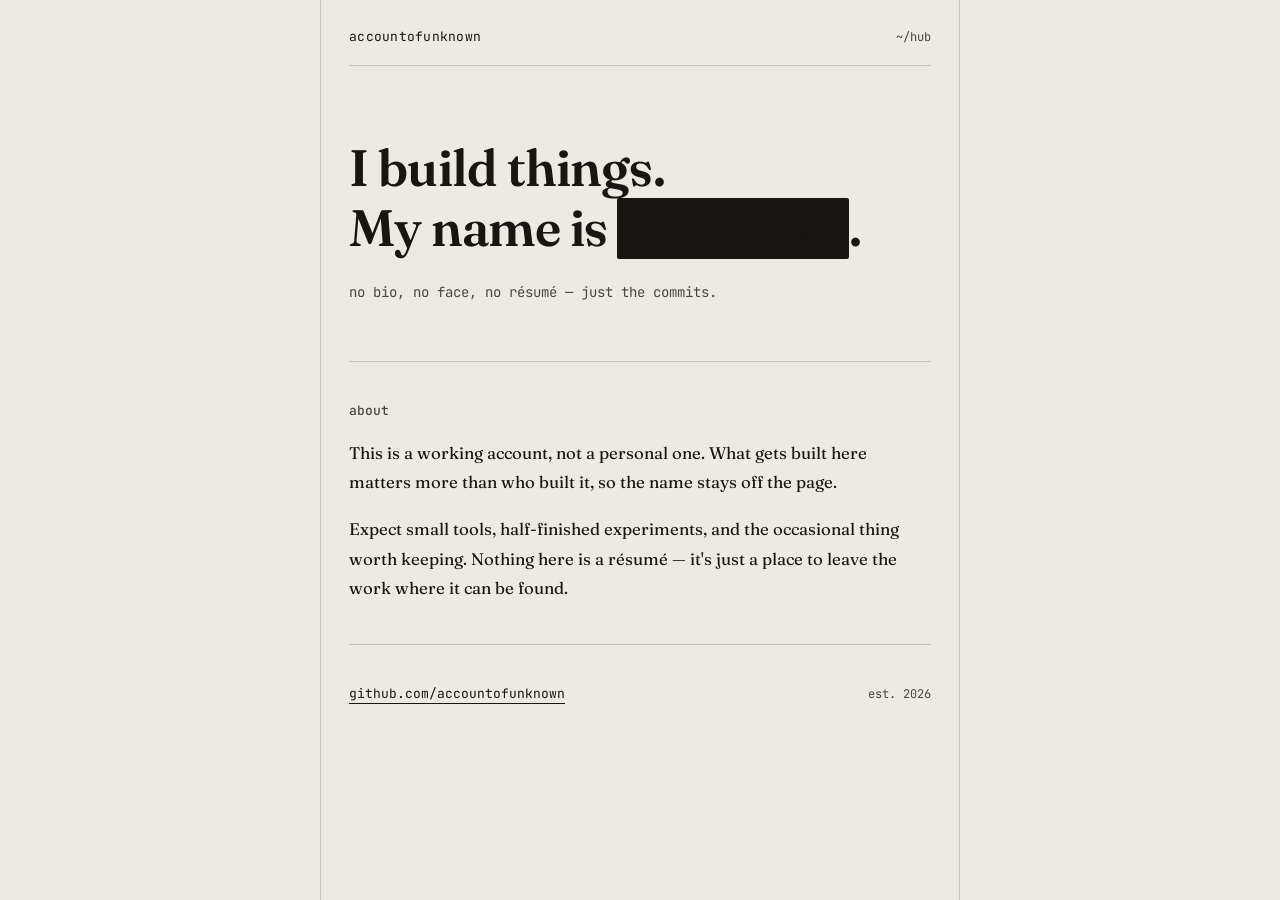
==== index.html @ f7121d2a "Create index.html Index.html Created" ====
<!DOCTYPE html>
<html lang="en">
<head>
<meta charset="UTF-8">
<meta name="viewport" content="width=device-width, initial-scale=1.0">
<title>accountofunknown</title>
<meta name="description" content="A pseudonymous project hub.">
<link rel="preconnect" href="https://fonts.googleapis.com">
<link rel="preconnect" href="https://fonts.gstatic.com" crossorigin>
<link href="https://fonts.googleapis.com/css2?family=Fraunces:opsz,wght@9..144,400;9..144,500;9..144,600&family=JetBrains+Mono:wght@400;500&display=swap" rel="stylesheet">
<style>
  :root{
    --paper: #edeae2;
    --ink: #17160f;
    --ink-soft: #4a483e;
    --rule: #c9c4b6;
    --accent: #2c3a3f;
    --redact: #17160f;
  }

  *{ box-sizing: border-box; }

  html{ scroll-behavior: smooth; }

  body{
    margin: 0;
    background: var(--paper);
    color: var(--ink);
    font-family: 'Fraunces', Georgia, serif;
    -webkit-font-smoothing: antialiased;
  }

  @media (prefers-reduced-motion: reduce){
    *{ animation: none !important; transition: none !important; }
  }

  .frame{
    max-width: 640px;
    margin: 0 auto;
    padding: 0 28px;
    border-left: 1px solid var(--rule);
    border-right: 1px solid var(--rule);
    min-height: 100vh;
  }

  header{
    display: flex;
    justify-content: space-between;
    align-items: baseline;
    padding: 28px 0 20px;
    border-bottom: 1px solid var(--rule);
  }

  .mark{
    font-family: 'JetBrains Mono', monospace;
    font-size: 13px;
    letter-spacing: 0.02em;
    color: var(--ink);
  }

  .path{
    font-family: 'JetBrains Mono', monospace;
    font-size: 12px;
    color: var(--ink-soft);
  }

  main{ padding: 72px 0 40px; }

  .hero h1{
    font-size: clamp(2.1rem, 6vw, 3.2rem);
    font-weight: 600;
    line-height: 1.18;
    letter-spacing: -0.01em;
    margin: 0 0 22px;
  }

  .redact{
    display: inline-block;
    background: var(--redact);
    color: var(--redact);
    border-radius: 2px;
    padding: 0 6px;
    transform: scaleX(0);
    transform-origin: left;
    animation: stamp 0.5s cubic-bezier(.6,0,.2,1) 0.35s forwards;
    user-select: none;
  }

  @keyframes stamp{ to{ transform: scaleX(1); } }

  .tagline{
    font-family: 'JetBrains Mono', monospace;
    font-size: 14px;
    color: var(--ink-soft);
    line-height: 1.7;
    max-width: 46ch;
    margin: 0;
  }

  .rule{
    border: none;
    border-top: 1px solid var(--rule);
    margin: 56px 0 40px;
  }

  section h2{
    font-size: 13px;
    font-family: 'JetBrains Mono', monospace;
    font-weight: 500;
    color: var(--ink-soft);
    margin: 0 0 20px;
  }

  section p{
    font-size: 1.05rem;
    line-height: 1.75;
    max-width: 62ch;
    color: var(--ink);
    margin: 0 0 18px;
  }

  section p:last-child{ margin-bottom: 0; }

  footer{
    padding: 40px 0 36px;
    border-top: 1px solid var(--rule);
    display: flex;
    justify-content: space-between;
    align-items: center;
    flex-wrap: wrap;
    gap: 12px;
  }

  footer a{
    color: var(--ink);
    text-decoration: none;
    font-family: 'JetBrains Mono', monospace;
    font-size: 13px;
    border-bottom: 1px solid var(--ink);
    padding-bottom: 1px;
    transition: opacity 0.15s ease;
  }

  footer a:hover{ opacity: 0.6; }

  footer a:focus-visible,
  a:focus-visible{
    outline: 2px solid var(--accent);
    outline-offset: 3px;
  }

  .stamp-note{
    font-family: 'JetBrains Mono', monospace;
    font-size: 12px;
    color: var(--ink-soft);
  }

  @media (max-width: 480px){
    .frame{ border-left: none; border-right: none; padding: 0 20px; }
    main{ padding-top: 52px; }
  }
</style>
</head>
<body>

<div class="frame">

  <header>
    <span class="mark">accountofunknown</span>
    <span class="path">~/hub</span>
  </header>

  <main>
    <div class="hero">
      <h1>I build things.<br>My name is <span class="redact" aria-label="withheld">unknown</span>.</h1>
      <p class="tagline">no bio, no face, no résumé — just the commits.</p>
    </div>

    <hr class="rule">

    <section>
      <h2>about</h2>
      <p>This is a working account, not a personal one. What gets built here matters more than who built it, so the name stays off the page.</p>
      <p>Expect small tools, half-finished experiments, and the occasional thing worth keeping. Nothing here is a résumé — it's just a place to leave the work where it can be found.</p>
    </section>
  </main>

  <footer>
    <a href="https://github.com/accountofunknown">github.com/accountofunknown</a>
    <span class="stamp-note">est. 2026</span>
  </footer>

</div>

</body>
</html>
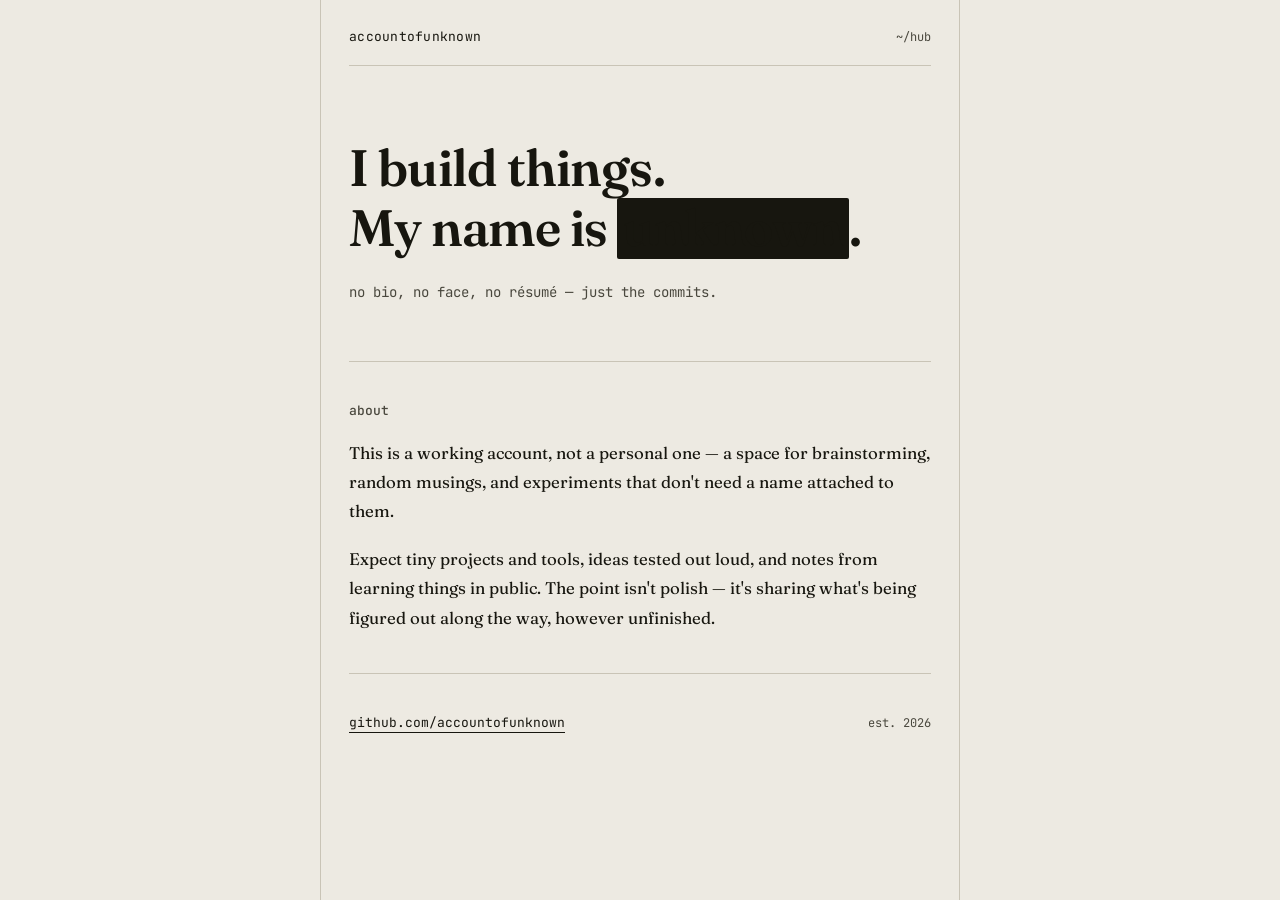
==== commit 9df7f5ea: "Enhance text reveal with glitch animation Added glitch animation and updated text reveal functionali" ====
--- a/index.html
+++ b/index.html
@@ -88,6 +88,24 @@
 
   @keyframes stamp{ to{ transform: scaleX(1); } }
 
+  .redact.reveal{
+    background: transparent;
+    color: var(--ink);
+  }
+
+  .redact.glitch-active{
+    animation: glitchShake 0.15s steps(2, end);
+    text-shadow: -2px 0 var(--accent), 2px 0 rgba(23,22,15,0.45);
+  }
+
+  @keyframes glitchShake{
+    0%   { transform: translate(0,0) skewX(0deg); clip-path: inset(0 0 0 0); }
+    25%  { transform: translate(-3px,1px) skewX(-4deg); clip-path: inset(15% 0 35% 0); }
+    50%  { transform: translate(2px,-1px) skewX(3deg); clip-path: inset(40% 0 5% 0); }
+    75%  { transform: translate(-2px,0) skewX(-2deg); clip-path: inset(5% 0 20% 0); }
+    100% { transform: translate(0,0) skewX(0deg); clip-path: inset(0 0 0 0); }
+  }
+
   .tagline{
     font-family: 'JetBrains Mono', monospace;
     font-size: 14px;
@@ -172,7 +190,7 @@
 
   <main>
     <div class="hero">
-      <h1>I build things.<br>My name is <span class="redact" aria-label="withheld">unknown</span>.</h1>
+      <h1>I build things.<br>My name is <span class="redact" id="redactSpan" aria-label="withheld">unknown</span>.</h1>
       <p class="tagline">no bio, no face, no résumé — just the commits.</p>
     </div>
 
@@ -180,8 +198,8 @@
 
     <section>
       <h2>about</h2>
-      <p>This is a working account, not a personal one. What gets built here matters more than who built it, so the name stays off the page.</p>
-      <p>Expect small tools, half-finished experiments, and the occasional thing worth keeping. Nothing here is a résumé — it's just a place to leave the work where it can be found.</p>
+      <p>This is a working account, not a personal one — a space for brainstorming, random musings, and experiments that don't need a name attached to them.</p>
+      <p>Expect tiny projects and tools, ideas tested out loud, and notes from learning things in public. The point isn't polish — it's sharing what's being figured out along the way, however unfinished.</p>
     </section>
   </main>
 
@@ -192,5 +210,43 @@
 
 </div>
 
+<script>
+(function(){
+  var el = document.getElementById('redactSpan');
+  if(!el) return;
+
+  var reduceMotion = window.matchMedia('(prefers-reduced-motion: reduce)').matches;
+  if(reduceMotion) return; // stays on the plain redacted "unknown" already in the markup
+
+  var GLITCH_MS = 150;
+
+  function glitchTo(text, reveal, cb){
+    el.classList.add('glitch-active');
+    setTimeout(function(){
+      el.classList.remove('glitch-active');
+      el.textContent = text;
+      el.setAttribute('aria-label', reveal ? text : 'withheld');
+      el.classList.toggle('reveal', reveal);
+      if(cb) cb();
+    }, GLITCH_MS);
+  }
+
+  // Let the initial stamp-in animation finish and settle first.
+  setTimeout(function(){
+    setTimeout(function(){
+      glitchTo('* [Not Required]', true, function(){
+        setTimeout(function(){
+          glitchTo('[Unknown]', true, function(){
+            setTimeout(function(){
+              glitchTo('unknown', false);
+            }, 700);
+          });
+        }, 700);
+      });
+    }, 1700);
+  }, 900);
+})();
+</script>
+
 </body>
 </html>
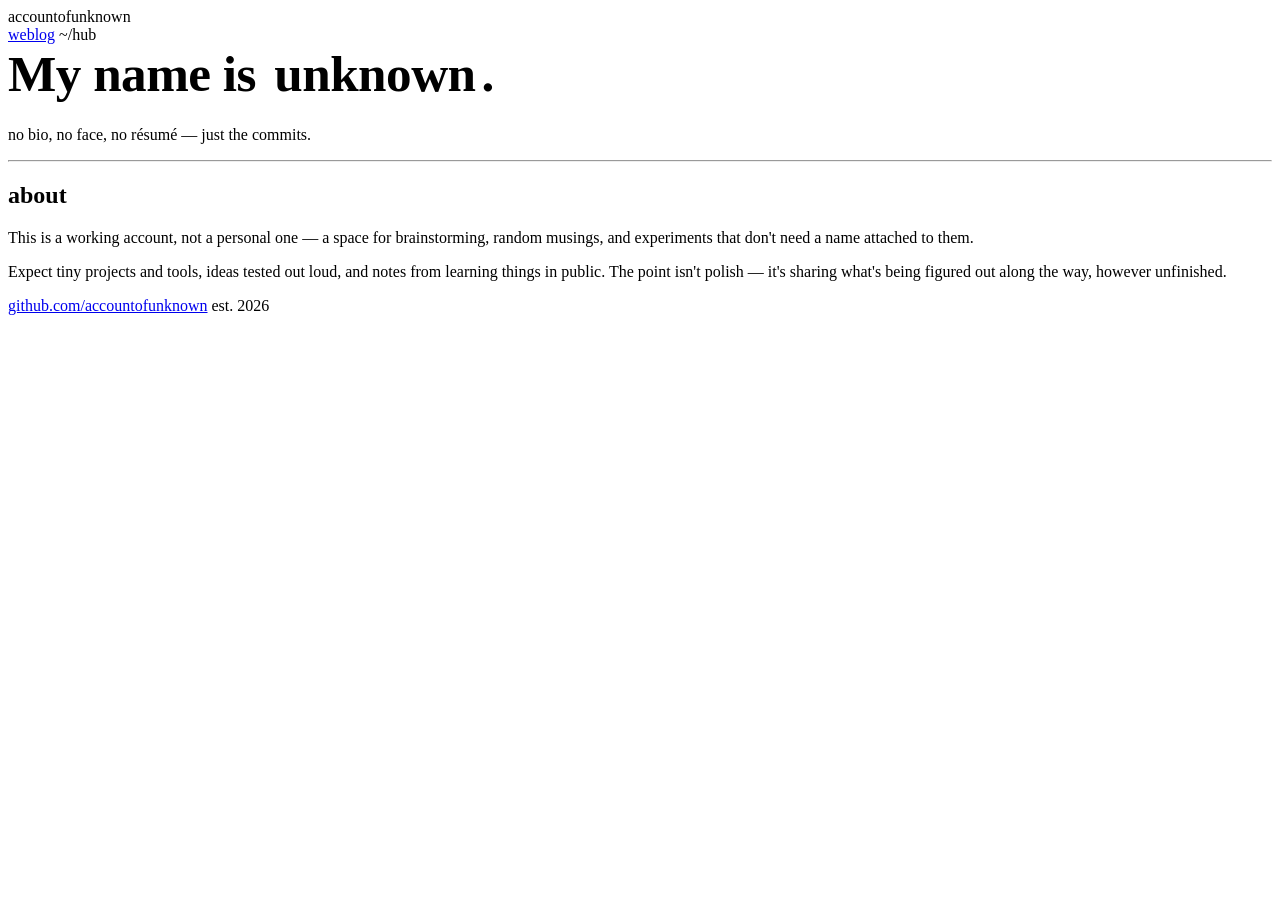
==== commit 0556ab7e: "Refactor header and hero section in index.html" ====
--- a/index.html
+++ b/index.html
@@ -8,64 +8,8 @@
 <link rel="preconnect" href="https://fonts.googleapis.com">
 <link rel="preconnect" href="https://fonts.gstatic.com" crossorigin>
 <link href="https://fonts.googleapis.com/css2?family=Fraunces:opsz,wght@9..144,400;9..144,500;9..144,600&family=JetBrains+Mono:wght@400;500&display=swap" rel="stylesheet">
+<link rel="stylesheet" href="/assets/style.css">
 <style>
-  :root{
-    --paper: #edeae2;
-    --ink: #17160f;
-    --ink-soft: #4a483e;
-    --rule: #c9c4b6;
-    --accent: #2c3a3f;
-    --redact: #17160f;
-  }
-
-  *{ box-sizing: border-box; }
-
-  html{ scroll-behavior: smooth; }
-
-  body{
-    margin: 0;
-    background: var(--paper);
-    color: var(--ink);
-    font-family: 'Fraunces', Georgia, serif;
-    -webkit-font-smoothing: antialiased;
-  }
-
-  @media (prefers-reduced-motion: reduce){
-    *{ animation: none !important; transition: none !important; }
-  }
-
-  .frame{
-    max-width: 640px;
-    margin: 0 auto;
-    padding: 0 28px;
-    border-left: 1px solid var(--rule);
-    border-right: 1px solid var(--rule);
-    min-height: 100vh;
-  }
-
-  header{
-    display: flex;
-    justify-content: space-between;
-    align-items: baseline;
-    padding: 28px 0 20px;
-    border-bottom: 1px solid var(--rule);
-  }
-
-  .mark{
-    font-family: 'JetBrains Mono', monospace;
-    font-size: 13px;
-    letter-spacing: 0.02em;
-    color: var(--ink);
-  }
-
-  .path{
-    font-family: 'JetBrains Mono', monospace;
-    font-size: 12px;
-    color: var(--ink-soft);
-  }
-
-  main{ padding: 72px 0 40px; }
-
   .hero h1{
     font-size: clamp(2.1rem, 6vw, 3.2rem);
     font-weight: 600;
@@ -105,78 +49,6 @@
     75%  { transform: translate(-2px,0) skewX(-2deg); clip-path: inset(5% 0 20% 0); }
     100% { transform: translate(0,0) skewX(0deg); clip-path: inset(0 0 0 0); }
   }
-
-  .tagline{
-    font-family: 'JetBrains Mono', monospace;
-    font-size: 14px;
-    color: var(--ink-soft);
-    line-height: 1.7;
-    max-width: 46ch;
-    margin: 0;
-  }
-
-  .rule{
-    border: none;
-    border-top: 1px solid var(--rule);
-    margin: 56px 0 40px;
-  }
-
-  section h2{
-    font-size: 13px;
-    font-family: 'JetBrains Mono', monospace;
-    font-weight: 500;
-    color: var(--ink-soft);
-    margin: 0 0 20px;
-  }
-
-  section p{
-    font-size: 1.05rem;
-    line-height: 1.75;
-    max-width: 62ch;
-    color: var(--ink);
-    margin: 0 0 18px;
-  }
-
-  section p:last-child{ margin-bottom: 0; }
-
-  footer{
-    padding: 40px 0 36px;
-    border-top: 1px solid var(--rule);
-    display: flex;
-    justify-content: space-between;
-    align-items: center;
-    flex-wrap: wrap;
-    gap: 12px;
-  }
-
-  footer a{
-    color: var(--ink);
-    text-decoration: none;
-    font-family: 'JetBrains Mono', monospace;
-    font-size: 13px;
-    border-bottom: 1px solid var(--ink);
-    padding-bottom: 1px;
-    transition: opacity 0.15s ease;
-  }
-
-  footer a:hover{ opacity: 0.6; }
-
-  footer a:focus-visible,
-  a:focus-visible{
-    outline: 2px solid var(--accent);
-    outline-offset: 3px;
-  }
-
-  .stamp-note{
-    font-family: 'JetBrains Mono', monospace;
-    font-size: 12px;
-    color: var(--ink-soft);
-  }
-
-  @media (max-width: 480px){
-    .frame{ border-left: none; border-right: none; padding: 0 20px; }
-    main{ padding-top: 52px; }
-  }
 </style>
 </head>
 <body>
@@ -185,12 +57,15 @@
 
   <header>
     <span class="mark">accountofunknown</span>
-    <span class="path">~/hub</span>
+    <div class="header-meta">
+      <a class="nav-link" href="/weblog/">weblog</a>
+      <span class="path">~/hub</span>
+    </div>
   </header>
 
   <main>
     <div class="hero">
-      <h1>I build things.<br>My name is <span class="redact" id="redactSpan" aria-label="withheld">unknown</span>.</h1>
+      <h1>My name is <span class="redact" id="redactSpan" aria-label="withheld">unknown</span>.</h1>
       <p class="tagline">no bio, no face, no résumé — just the commits.</p>
     </div>
 
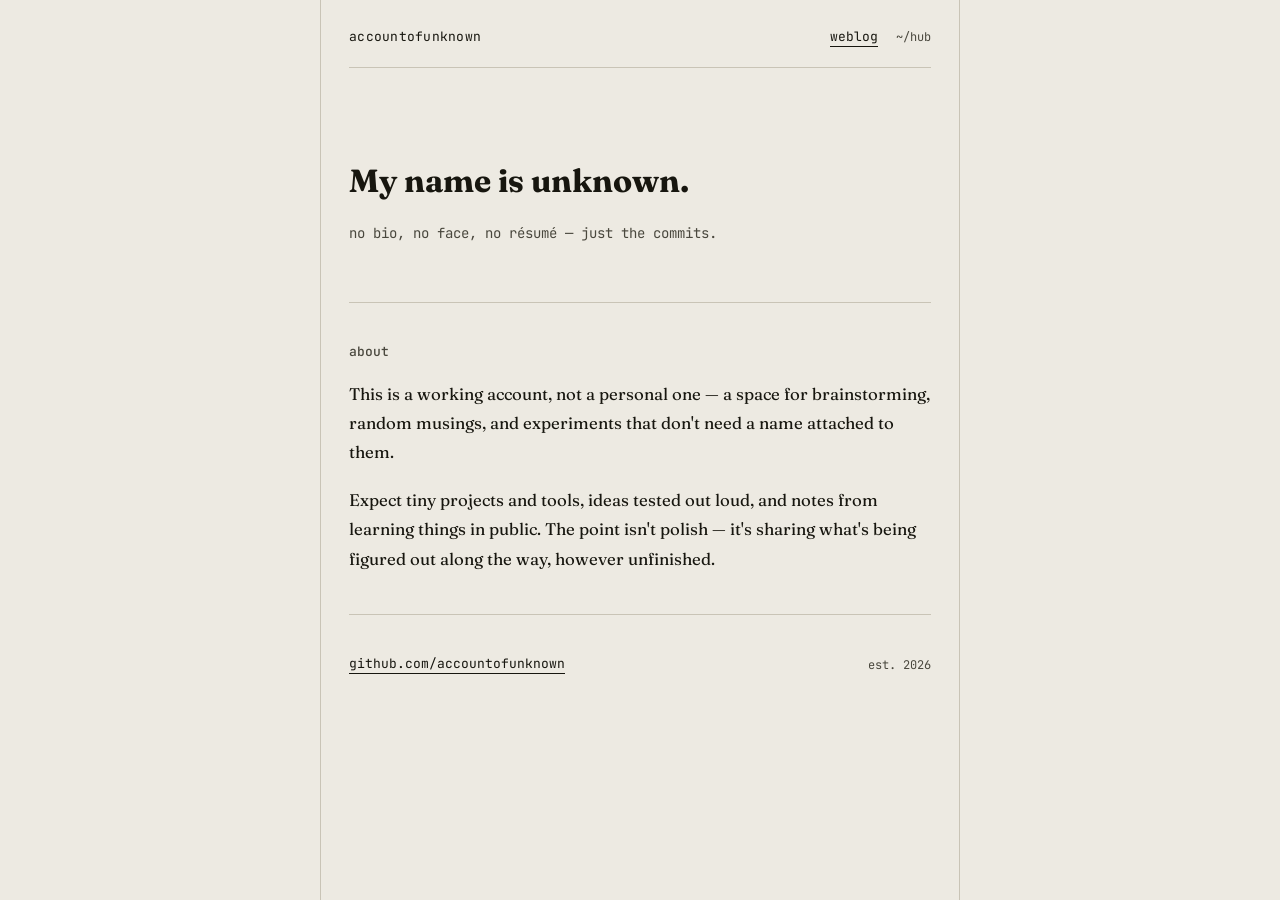
==== commit b1f64e4e: "Refactor styles and update redact span class Removed CSS styles for the hero section and redact clas" ====
--- a/index.html
+++ b/index.html
@@ -9,47 +9,6 @@
 <link rel="preconnect" href="https://fonts.gstatic.com" crossorigin>
 <link href="https://fonts.googleapis.com/css2?family=Fraunces:opsz,wght@9..144,400;9..144,500;9..144,600&family=JetBrains+Mono:wght@400;500&display=swap" rel="stylesheet">
 <link rel="stylesheet" href="/assets/style.css">
-<style>
-  .hero h1{
-    font-size: clamp(2.1rem, 6vw, 3.2rem);
-    font-weight: 600;
-    line-height: 1.18;
-    letter-spacing: -0.01em;
-    margin: 0 0 22px;
-  }
-
-  .redact{
-    display: inline-block;
-    background: var(--redact);
-    color: var(--redact);
-    border-radius: 2px;
-    padding: 0 6px;
-    transform: scaleX(0);
-    transform-origin: left;
-    animation: stamp 0.5s cubic-bezier(.6,0,.2,1) 0.35s forwards;
-    user-select: none;
-  }
-
-  @keyframes stamp{ to{ transform: scaleX(1); } }
-
-  .redact.reveal{
-    background: transparent;
-    color: var(--ink);
-  }
-
-  .redact.glitch-active{
-    animation: glitchShake 0.15s steps(2, end);
-    text-shadow: -2px 0 var(--accent), 2px 0 rgba(23,22,15,0.45);
-  }
-
-  @keyframes glitchShake{
-    0%   { transform: translate(0,0) skewX(0deg); clip-path: inset(0 0 0 0); }
-    25%  { transform: translate(-3px,1px) skewX(-4deg); clip-path: inset(15% 0 35% 0); }
-    50%  { transform: translate(2px,-1px) skewX(3deg); clip-path: inset(40% 0 5% 0); }
-    75%  { transform: translate(-2px,0) skewX(-2deg); clip-path: inset(5% 0 20% 0); }
-    100% { transform: translate(0,0) skewX(0deg); clip-path: inset(0 0 0 0); }
-  }
-</style>
 </head>
 <body>
 
@@ -65,7 +24,7 @@
 
   <main>
     <div class="hero">
-      <h1>My name is <span class="redact" id="redactSpan" aria-label="withheld">unknown</span>.</h1>
+      <h1>My name is <span class="redact stamp-in" id="redactSpan" aria-label="withheld">unknown</span>.</h1>
       <p class="tagline">no bio, no face, no résumé — just the commits.</p>
     </div>
 
--- a/assets/style.css
+++ b/assets/style.css
@@ -0,0 +1,252 @@
+/* ---------- base ---------- */
+:root{
+  --paper: #edeae2;
+  --ink: #17160f;
+  --ink-soft: #4a483e;
+  --rule: #c9c4b6;
+  --accent: #2c3a3f;
+  --redact: #17160f;
+}
+
+*{ box-sizing: border-box; }
+
+html{ scroll-behavior: smooth; }
+
+body{
+  margin: 0;
+  background: var(--paper);
+  color: var(--ink);
+  font-family: 'Fraunces', Georgia, serif;
+  -webkit-font-smoothing: antialiased;
+}
+
+@media (prefers-reduced-motion: reduce){
+  *{ animation: none !important; transition: none !important; }
+}
+
+a{ color: inherit; }
+
+/* ---------- layout frame ---------- */
+.frame{
+  max-width: 640px;
+  margin: 0 auto;
+  padding: 0 28px;
+  border-left: 1px solid var(--rule);
+  border-right: 1px solid var(--rule);
+  min-height: 100vh;
+}
+
+header{
+  display: flex;
+  justify-content: space-between;
+  align-items: baseline;
+  padding: 28px 0 20px;
+  border-bottom: 1px solid var(--rule);
+  gap: 16px;
+  flex-wrap: wrap;
+}
+
+.mark{
+  font-family: 'JetBrains Mono', monospace;
+  font-size: 13px;
+  letter-spacing: 0.02em;
+  color: var(--ink);
+  text-decoration: none;
+}
+
+.header-meta{
+  display: flex;
+  align-items: baseline;
+  gap: 18px;
+}
+
+.nav-link{
+  font-family: 'JetBrains Mono', monospace;
+  font-size: 13px;
+  color: var(--ink);
+  text-decoration: none;
+  border-bottom: 1px solid var(--ink);
+  padding-bottom: 1px;
+  transition: opacity 0.15s ease;
+}
+
+.nav-link:hover{ opacity: 0.6; }
+
+.path{
+  font-family: 'JetBrains Mono', monospace;
+  font-size: 12px;
+  color: var(--ink-soft);
+}
+
+main{ padding: 72px 0 40px; }
+
+.rule{
+  border: none;
+  border-top: 1px solid var(--rule);
+  margin: 56px 0 40px;
+}
+
+/* ---------- section / prose ---------- */
+section h2{
+  font-size: 13px;
+  font-family: 'JetBrains Mono', monospace;
+  font-weight: 500;
+  color: var(--ink-soft);
+  margin: 0 0 20px;
+}
+
+section p{
+  font-size: 1.05rem;
+  line-height: 1.75;
+  max-width: 62ch;
+  color: var(--ink);
+  margin: 0 0 18px;
+}
+
+section p:last-child{ margin-bottom: 0; }
+
+.tagline{
+  font-family: 'JetBrains Mono', monospace;
+  font-size: 14px;
+  color: var(--ink-soft);
+  line-height: 1.7;
+  max-width: 46ch;
+  margin: 0;
+}
+
+/* ---------- footer ---------- */
+footer{
+  padding: 40px 0 36px;
+  border-top: 1px solid var(--rule);
+  display: flex;
+  justify-content: space-between;
+  align-items: center;
+  flex-wrap: wrap;
+  gap: 12px;
+}
+
+footer a{
+  color: var(--ink);
+  text-decoration: none;
+  font-family: 'JetBrains Mono', monospace;
+  font-size: 13px;
+  border-bottom: 1px solid var(--ink);
+  padding-bottom: 1px;
+  transition: opacity 0.15s ease;
+}
+
+footer a:hover{ opacity: 0.6; }
+
+footer a:focus-visible,
+a:focus-visible{
+  outline: 2px solid var(--accent);
+  outline-offset: 3px;
+}
+
+.stamp-note{
+  font-family: 'JetBrains Mono', monospace;
+  font-size: 12px;
+  color: var(--ink-soft);
+}
+
+/* ---------- blog: listing page ---------- */
+.blog-intro{
+  font-size: 1.05rem;
+  line-height: 1.75;
+  max-width: 60ch;
+  color: var(--ink);
+  margin: 0;
+}
+
+.post-list{
+  list-style: none;
+  margin: 0;
+  padding: 0;
+}
+
+.post-list li{
+  padding: 26px 0;
+  border-bottom: 1px solid var(--rule);
+}
+
+.post-list li:first-child{ padding-top: 0; }
+.post-list li:last-child{ border-bottom: none; }
+
+.post-meta{
+  display: block;
+  font-family: 'JetBrains Mono', monospace;
+  font-size: 12px;
+  color: var(--ink-soft);
+  margin-bottom: 8px;
+}
+
+.post-title{
+  display: inline-block;
+  font-family: 'Fraunces', Georgia, serif;
+  font-size: 1.4rem;
+  font-weight: 600;
+  color: var(--ink);
+  text-decoration: none;
+  line-height: 1.3;
+  margin: 0 0 8px;
+  border-bottom: 1px solid transparent;
+  transition: border-color 0.15s ease;
+}
+
+.post-title:hover{ border-bottom-color: var(--ink); }
+
+.post-excerpt{
+  font-size: 1rem;
+  line-height: 1.7;
+  color: var(--ink-soft);
+  max-width: 60ch;
+  margin: 0;
+}
+
+.empty-note{
+  font-family: 'JetBrains Mono', monospace;
+  font-size: 13px;
+  color: var(--ink-soft);
+}
+
+/* ---------- blog: single post ---------- */
+.back-link{
+  display: inline-block;
+  font-family: 'JetBrains Mono', monospace;
+  font-size: 13px;
+  color: var(--ink-soft);
+  text-decoration: none;
+  margin-bottom: 36px;
+  border-bottom: 1px solid transparent;
+  transition: color 0.15s ease, border-color 0.15s ease;
+}
+
+.back-link:hover{ color: var(--ink); border-bottom-color: var(--ink); }
+
+.post-header h1{
+  font-size: clamp(1.9rem, 5.5vw, 2.6rem);
+  font-weight: 600;
+  line-height: 1.2;
+  letter-spacing: -0.01em;
+  margin: 0 0 14px;
+}
+
+.post-header .post-meta{ margin-bottom: 0; }
+
+article{ margin-top: 40px; }
+
+article p{
+  font-size: 1.05rem;
+  line-height: 1.8;
+  max-width: 62ch;
+  color: var(--ink);
+  margin: 0 0 20px;
+}
+
+article p:last-child{ margin-bottom: 0; }
+
+/* ---------- responsive ---------- */
+@media (max-width: 480px){
+  .frame{ border-left: none; border-right: none; padding: 0 20px; }
+  main{ padding-top: 52px; }
+}
